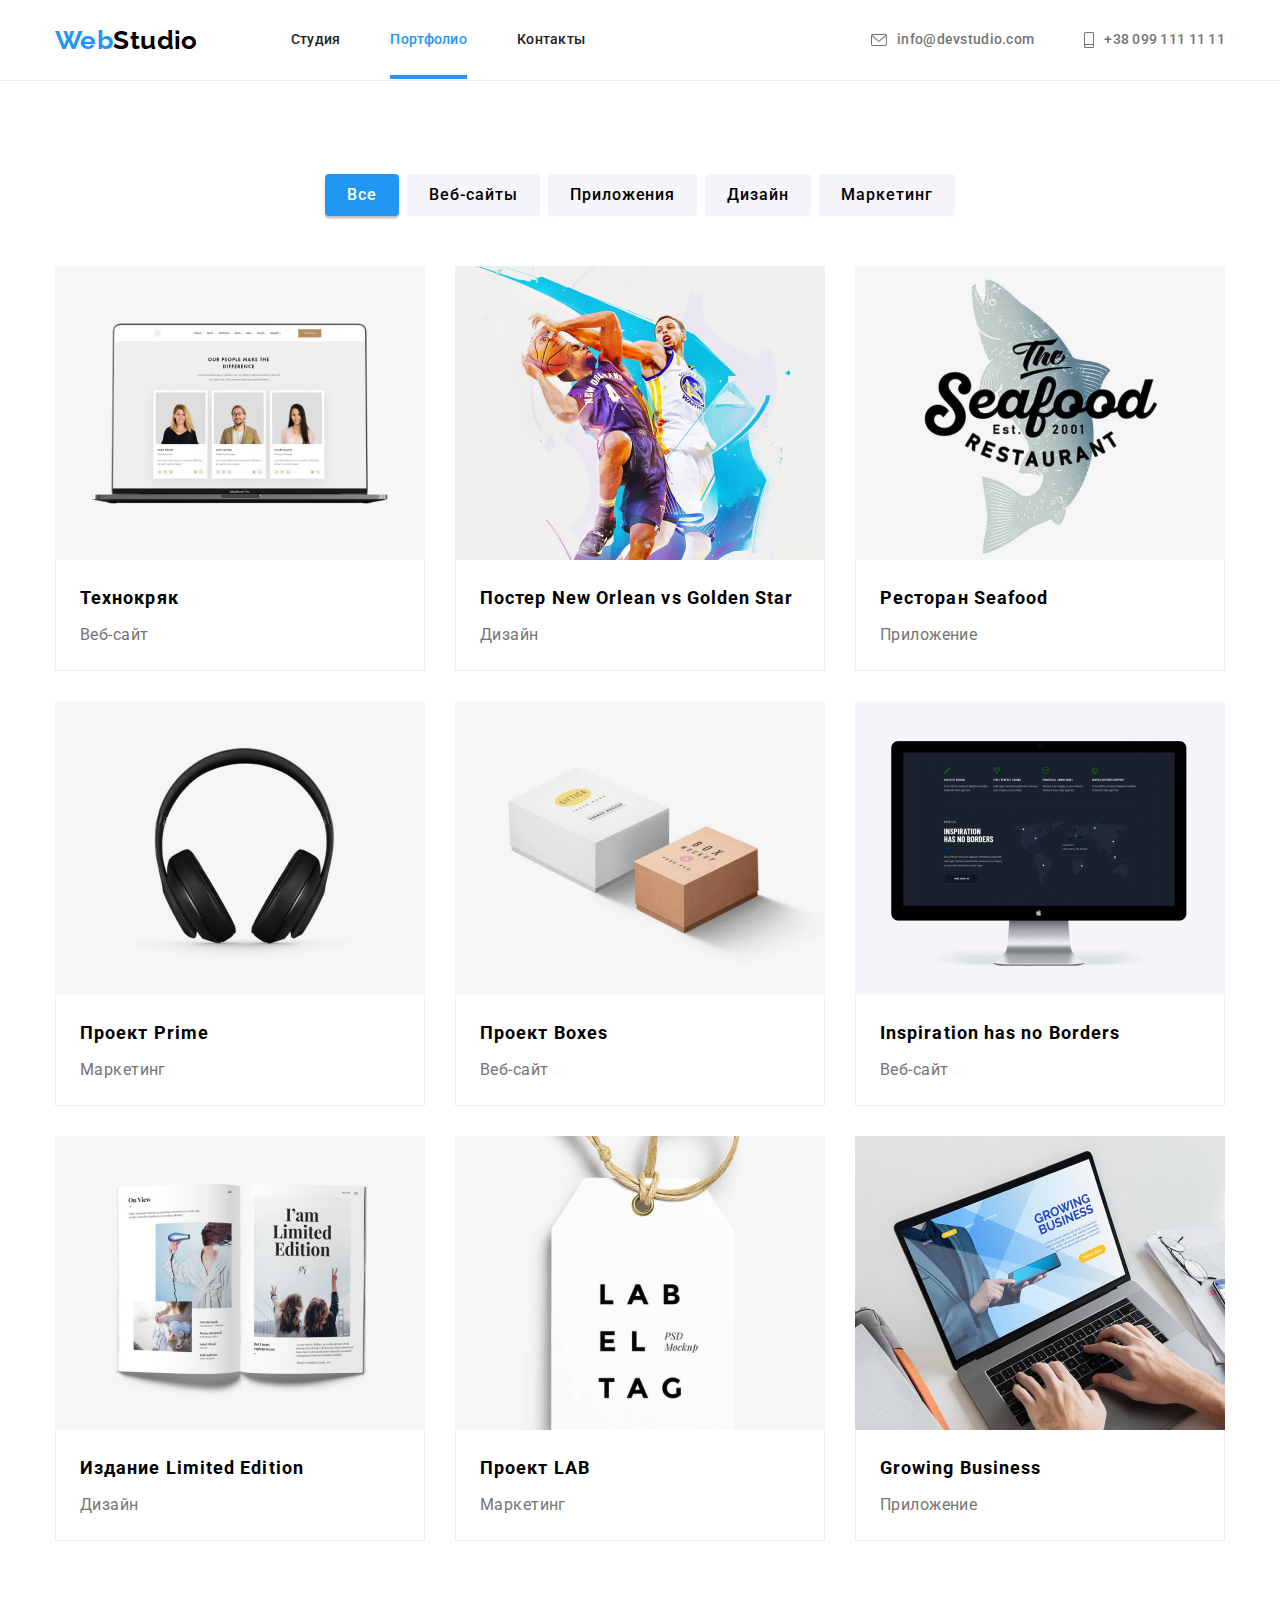
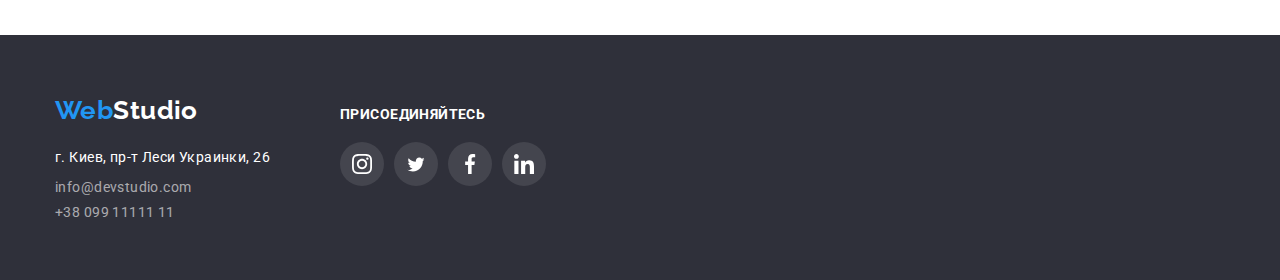
==== portfolio.html @ 749a035d "Initial commit" ====
<!DOCTYPE html>
<html lang="ru">
	<head>
		<meta charset="UTF-8" />
		<meta http-equiv="X-UA-Compatible" content="IE=edge" />
		<meta name="viewport" content="width=device-width, initial-scale=1.0" />
		<title>Webstudio</title>
		<link rel="preconnect" href="https://fonts.googleapis.com" />
		<link rel="preconnect" href="https://fonts.gstatic.com" crossorigin />
		<link
			href="https://fonts.googleapis.com/css2?family=Raleway:wght@700&family=Roboto:wght@400;500;700;900&display=swap"
			rel="stylesheet" />
		<linkrel="stylesheet"
			href="https://cdnjs.cloudflare.com/ajax/libs/modern-normalize/1.0.0/modern-normalize.min.css" />
		<link rel="stylesheet" href="https://cdnjs.cloudflare.com/ajax/libs/animate.css/4.1.1/animate.min.css" />
		<link rel="stylesheet" href="./css/styles.css" />
	</head>
	<body>
		
		<!--Шапка сайта-->

		<header class="header">

			<div class="container">

				<div class="contacts">

					<nav class="site-nav">

						<a class="logo link" href="./index.html">
							<span class="accent">Web</span>Studio

						</a>

						<ul class="nav-lists list">

							<li class="nav-list">

								<a class="nav-item link" href="./index.html">Студия</a>

							</li>

							<li class="nav-list">

								<a class="nav-item link current-link" href="./portfolio.html">Портфолио</a>

							</li>

							<li class="nav-list">

								<a class="nav-item link" href="">Контакты</a>

							</li>

						</ul>

					</nav>

					<ul class="contact-nav list">

						<li class="contact-list">

							<a class="contact-links contact-link link" href="mailto:info@devstudio.com ">

								<svg class="icon-header" width="16" height="12">

									<use href="./images/icons.svg#icon-envelope"></use>

								</svg>
								info@devstudio.com

							</a>

						</li>

						<li class="contact-list">

							<a class="contact-links contact-link link" href="tel:+380991111111">

								<svg class="icon-header" width="10" height="16">

									<use href="./images/icons.svg#icon-smartphone"></use>

								</svg>
								+38 099 111 11 11

							</a>

						</li>

					</ul>

				</div>

			</div>

		</header>

		<!--Мейн контент-->

		<main>

			<section class="portfolio section">

				<div class="container">

					<h1 class="visually-hidden" hidden>Портфолио</h1>

					<ul class="btn-list list">

						<li class="btn-item"><button type="button" class="btn active">Все</button></li>

						<li class="btn-item"><button type="button" class="btn">Веб-сайты</button></li>

						<li class="btn-item"><button type="button" class="btn">Приложения</button></li>

						<li class="btn-item"><button type="button" class="btn">Дизайн</button></li>

						<li class="btn-item"><button type="button" class="btn">Маркетинг</button></li>

					</ul>

					<div class="card">

						<ul class="card-list list">

							<li class="card-link">

								 <a class="card-item link" href="">

									<div class="card-overlay">

									<img class="card-img" src="./images/portfolio/portfolio-1.jpg" alt="Технокряк" width="370" height="294"/>
									
										<p class="card-item-text">
											Ресурс предлагает комплексные предложения с разным уровнем функционала и сервисов. Все это позволит посетителю
											получить исчерпывающие сведения о компании или частном лице.
									
										</p>
									
									</div>

									<div class="card-wrapper">

									<h2 class="card-title">Технокряк</h2>

										<p class="card-text">Веб-сайт</p>

									</div>
										
							</a>

							</li>

							<li class="card-link">

								<a class="card-item link" href="">

									<div class="card-overlay">

									<img class="card-img" src="./images/portfolio/portfolio-2.jpg" alt="Постер New Orlean vs Golden Star" width="370" height="294"/>

											<p class="card-item-text">
												Ресурс предлагает комплексные предложения с разным уровнем функционала и сервисов. Все это позволит посетителю
												получить исчерпывающие сведения о компании или частном лице.
										
											</p>
										
										</div>

									<div class="card-wrapper">

										<h2 class="card-title">Постер New Orlean vs Golden Star</h2>

										<p class="card-text">Дизайн</p>

									</div>

								</a>
      
							</li>

							<li class="card-link">

								<a class="card-item link" href="">

									<div class="card-overlay">

									<img class="card-img" src="./images/portfolio/portfolio-3.jpg" alt="Ресторан Seafood" width="370" height="294"/>

											<p class="card-item-text">
												Ресурс предлагает комплексные предложения с разным уровнем функционала и сервисов. Все это позволит посетителю
												получить исчерпывающие сведения о компании или частном лице.
										
											</p>
										
										</div>

									<div class="card-wrapper">

										<h2 class="card-title">Ресторан Seafood</h2>

										<p class="card-text">Приложение</p>

									</div>

								</a>

							</li>

							<li class="card-link">

								<a class="card-item link" href="">

									<div class="card-overlay">

									<img class="card-img"src="./images/portfolio/portfolio-4.jpg" alt="Проект Prime" width="370" height="294"/>

											<p class="card-item-text">
												Ресурс предлагает комплексные предложения с разным уровнем функционала и сервисов. Все это позволит посетителю
												получить исчерпывающие сведения о компании или частном лице.
										
											</p>
										
										</div>

									<div class="card-wrapper">

										<h2 class="card-title">Проект Prime</h2>

										<p class="card-text">Маркетинг</p>

									</div>

								</a>

							</li>

							<li class="card-link">

								<a class="card-item link" href="">

									<div class="card-overlay">

									<img src="./images/portfolio/portfolio-5.jpg" alt="Проект Boxes" width="370" height="294"/>

											<p class="card-item-text">
												Ресурс предлагает комплексные предложения с разным уровнем функционала и сервисов. Все это позволит посетителю
												получить исчерпывающие сведения о компании или частном лице.
										
											</p>
										
										</div>

									<div class="card-wrapper">

										<h2 class="card-title">Проект Boxes</h2>

										<p class="card-text">Веб-сайт</p>

									</div>

								</a>

							</li>

							<li class="card-link">

								<a class="card-item link" href="">

									<div class="card-overlay">

									<img src="./images/portfolio/portfolio-6.jpg" alt="Inspiration has no Borders" width="370" height="294"/>

											<p class="card-item-text">
												Ресурс предлагает комплексные предложения с разным уровнем функционала и сервисов. Все это позволит посетителю
												получить исчерпывающие сведения о компании или частном лице.
										
											</p>
										
										</div>

									<div class="card-wrapper">

										<h2 class="card-title">Inspiration has no Borders</h2>

										<p class="card-text">Веб-сайт</p>

									</div>

								</a>

							</li>

							<li class="card-link">

								<a class="card-item link" href="">

									<div class="card-overlay">

									<img src="./images/portfolio/portfolio-7.jpg" alt="Издание Limited Edition" width="370" height="294"/>

										<p class="card-item-text">
											Ресурс предлагает комплексные предложения с разным уровнем функционала и сервисов. Все это позволит посетителю
											получить исчерпывающие сведения о компании или частном лице.
										
										</p>

										</div>

									<div class="card-wrapper">

										<h2 class="card-title">Издание Limited Edition</h2>

										<p class="card-text">Дизайн</p>

									</div>

								</a>

							</li>

							<li class="card-link">

								<a class="card-item link" href="">

									<div class="card-overlay">

									<img src="./images/portfolio/portfolio-8.jpg" alt="Проект LAB" width="370" height="294"/>

											<p class="card-item-text">
												Ресурс предлагает комплексные предложения с разным уровнем функционала и сервисов. Все это позволит посетителю
												получить исчерпывающие сведения о компании или частном лице.
										
											</p>
										
										</div>

									<div class="card-wrapper">

										<h2 class="card-title">Проект LAB</h2>

										<p class="card-text">Маркетинг</p>

									</div>

								</a>

							</li>

							<li class="card-link">

								<a class="card-item link" href="">

									<div class="card-overlay">

									<img src="./images/portfolio/portfolio-9.jpg" alt="Growing Business" width="370" height="294"/>

											<p class="card-item-text">
												Ресурс предлагает комплексные предложения с разным уровнем функционала и сервисов. Все это позволит посетителю
												получить исчерпывающие сведения о компании или частном лице.
										
											</p>
										
										</div>

									<div class="card-wrapper">

										<h2 class="card-title">Growing Business</h2>

										<p class="card-text">Приложение</p>

									</div>

								</a>
								
							</li>

						</ul>

					</div>

				</div>

			</section>

		</main>

		<!--Футер-->

		<footer class="footer">

			<div class="container footer-container">

				<div class="footer-contakt">

					<a class="footer-logo link" href="./index.html">

						<span class="accent">Web</span>Studio

					</a>

					<address class="address">

						<ul class="footer-contsct-list list">

							<li class="footer-contact-item">

								<a
									class="footer-contact-address link"
									href="https://goo.gl/maps/xG7EDQAWDE6oh7qR7"
									target="_blank"
									rel="noopener noreferrer"
								>
									г. Киев, пр-т Леси Украинки, 26
								</a>
							</li>

							<li class="footer-contact-item">

								<a class="footer-link contact-links link" href="mailto:info@devstudio.com ">info@devstudio.com</a>

							</li>

							<li class="footer-contact-item">

								<a class="footer-link contact-links link" href="tel:+380991111111">+38 099 11111 11</a>

							</li>

						</ul>

					</address>

				</div>

				<div class="footer-social">

					<p class="footer-media-title">присоединяйтесь</p>

					<ul class="footer-social-link list">

						<li class="footer-media-item">

							<a class="footer-media-link" href="" target="_blank" rel="noopener noreferrer" aria-label="instagram">

								<svg class="footer-media-icon" width="20" height="20">

									<use href="./images/icons.svg#icon-instagram"></use>

								</svg>

							</a>

						</li>

						<li class="footer-media-item">

							<a class="footer-media-link" href="" target="_blank" rel="noopener noreferrer" aria-label="twitter">

								<svg class="footer-media-icon" width="20" height="17">

									<use href="./images/icons.svg#icon-twitter"></use>

								</svg>

							</a>

						</li>

						<li class="footer-media-item">

							<a class="footer-media-link" href="" target="_blank" rel="noopener noreferrer" aria-label="facebook">

								<svg class="footer-media-icon" width="20" height="20">

									<use href="./images/icons.svg#icon-facebook"></use>

								</svg>

							</a>

						</li>

						<li class="footer-media-item">

							<a class="footer-media-link" href="" target="_blank" rel="noopener noreferrer" aria-label="linkedin">

								<svg class="footer-media-icon" width="20" height="20">

									<use href="./images/icons.svg#icon-linkedin"></use>

								</svg>

							</a>

						</li>

					</ul>

				</div>

			</div>

		</footer>

	</body>

</html>
---- css/styles.css ----
html {
    box-sizing: border-box;
}


*,
*::before,
*::after {
    box-sizing: inherit;
}


:root {
--primary-white-color:#FFFFFF;
--logo-color:#000000;
--secondary-text-color:#212121;
--text-color:#FFFFFF;
--primary-text-color:#757575;
--accent-color: #2196F3;
--icon-text-color: #AFB1B8;
--bg-icon-color: #E5E5E5;
--bg-color: #F5F4FA;
}


.container {
    width: 1200px;
    padding-left: 15px;
    padding-right: 15px;
    margin: 0 auto;
}


 body {
   margin: 0;
   color: var(--logo-color);
   font-family: 'Roboto';
   font-size: 14px;
   letter-spacing: 0.03em;
   background-color: var(--primary-white-color); 
 }

 .link {
     text-decoration: none;
 }

 .list {
     padding: 0;
     margin: 0;
     list-style: none;
 }
 
 h1, 
 h2, 
 h3,
 h4,
 h5,
 h6,
 p {
   padding: 0;
   margin: 0;
 }

 img {
     display: block;
     max-width: 100%;
     height: auto;
 }

.section {
    padding-top: 94px;
    padding-bottom: 94px;
}

.no-scroll {
    overflow: hidden;
}

 
/* header */

.icon-header {
    margin-right: 10px;
}
.icon-header {
    fill: currentColor;
}
 
.header {
   outline: 1px solid #ECECEC;
}

.site-nav {
    display: flex;
    align-items: center;
}

 .logo {
     font-family: 'Raleway'; 
     font-weight: 700;
     font-size: 26px;
     line-height: 1.19;
     margin-right: 93px;
     color: var(--logo-color);
 }

.nav-lists {
    display: flex;    
}

.nav-list {
    margin-right: 50px;
}

.nav-list:last-child {
    margin-right: 0px;
}


.nav-lists .nav-item {
   display: block;
}
   
.nav-item {
    padding: 32px 0;
    transition-property: color;
    transition-duration: 250ms; 
    transition-timing-function: cubic-bezier(0.4, 0, 0.2, 1);
}

.nav-item:focus,
.nav-item:hover {
    color: var(--accent-color);

    
}

.current-link::after {
    content: "";
    display: inline-block;
    position: absolute;
    width: 100%;
    height: 4px;
    left: 0;
    bottom: 0;
    
    background-color: var(--accent-color);

    transform: translateY(-27%);

    transition: opacity 250ms cubic-bezier(0.4, 0, 0.2, 1);
}
  
.current-link:hover::after,
.current-link:focus::after {
opacity: 1; 
}


.nav-item,
.contact-link {
    font-weight: 500;
    line-height: 1.14;
    letter-spacing: 0.02em;
    color: var(--secondary-text-color);
}

.contacts {
    display: flex;   
}

.contact-nav {
    display: flex;
    margin-left: auto;
}

.contact-list {
    margin-right: 50px; 
}

.contact-list:last-child {
    margin-right: 0px;
}

.contact-link {
    display: flex;
    align-items: center;
    padding: 32px 0;
    color: var(--primary-text-color);
}
    
    

.contact-links {
    transition: color 250ms cubic-bezier(0.4, 0, 0.2, 1);
}

.contact-links:focus,
.contact-links:hover {
    color: var(--accent-color);
}

 .accent {
  color: var(--accent-color);
 }

.current-link {
    position: relative;
    color: var(--accent-color);
} 


/* hero */

.backdrop {
    position: fixed;
    top: 0;
    left: 0;
    width: 100%;
    height: 100%;
    z-index: 1000;
    background-color: rgba(0, 0, 0, 0.2);

    opacity: 1;
    visibility: visible;
    pointer-events: initial;

    transition: opacity 250ms cubic-bezier(0.4, 0, 0.2, 1), visibility 250ms cubic-bezier(0.4, 0, 0.2, 1);

}

.backdrop.is-hidden {
    opacity: 0;
    visibility: hidden;
    pointer-events: none;
}



.modal {
    position: absolute;
    top: 50%;
    left: 50%;
    transform: translate(-50%, -50%);

    min-width: 528px;
    min-height: 581px;
    background-color: var(--primary-white-color);
    box-shadow: 0px 1px 3px rgba(0, 0, 0, 0.12), 0px 1px 1px rgba(0, 0, 0, 0.14), 0px 2px 1px rgba(0, 0, 0, 0.2);
    border-radius: 4px;
}

.modal-close-btn {
    position: absolute;
    top: 20px;
    right: 20px;
    width: 30px;
    height: 30px;
    padding: 0;

    display: flex;
    align-items: center;
    justify-content: center;


    transform: translate(50%, -50%);
    border-radius: 50%;
    background-color: var(--primary-white-color);
    border: 1px solid rgba(0, 0, 0, 0.1);
    cursor: pointer;

    /* transition: background-color 250ms cubic-bezier(0.4, 0, 0.2, 1), border 250ms cubic-bezier(0.4, 0, 0.2, 1); */
}


.section-hero {
        max-width: 1600px;
        padding: 200px 0;
        margin: 0 auto;
        background-image: linear-gradient(to right, rgba(47, 48, 58, 0.4), rgba(47, 48, 58, 0.4)),
            url(../images/img.jpg);
        background-repeat: no-repeat;
        background-size: cover;
        background-position: center;
    }


.section-hero {
    background-color: #2F303A;
    text-align: center;
}

.hero-title {
   
  width: 696px;
  margin-top: 0px;
  margin-left: 452px;
  margin-bottom: 30px;
  color: var(--primary-white-color);
  font-weight: 900;
  font-size: 44px;
  line-height: 1.36;
  text-transform: uppercase;
  letter-spacing: 0.06em;
  text-align: center;
}
  
.btn,
.btn-light {
     border: none;
     cursor: pointer;
     border-radius: 4px;
     padding: 6px 22px;
     font-family: inherit;
     font-weight: 500;
     font-size: 16px;
     line-height: 1.88;
     letter-spacing: 0.06em;
     background-color:var(--bg-color);

    transition: color 250ms cubic-bezier(0.4, 0, 0.2, 1), background-color 250ms cubic-bezier(0.4, 0, 0.2, 1), box-shadow 250ms cubic-bezier(0.4, 0, 0.2, 1);
    
    }
    
  .btn:hover,
  .btn:focus {
    color:var(--text-color);
    background-color: var(--accent-color); 
    box-shadow: 0px 3px 1px rgba(0, 0, 0, 0.1), 0px 1px 2px rgba(0, 0, 0, 0.08), 0px 2px 2px rgba(0, 0, 0, 0.12);
}

.btn-light {
    padding: 10px 31px;
    color: var(--text-color);
    background-color: var(--accent-color);
    box-shadow: 0px 4px 4px rgba(0, 0, 0, 0.15);
    border-radius: 4px;
}

.btn.active {
    background-color: var(--accent-color);
    color:var(--text-color);
    box-shadow: 0px 3px 1px rgba(0, 0, 0, 0.1), 0px 1px 2px rgba(0, 0, 0, 0.08), 0px 2px 2px rgba(0, 0, 0, 0.12);
}

.visually-hidden {
    position: absolute;
    width: 1px;
    height: 1px;
    margin: -1px;
    border: 0;
    padding: 0;

    white-space: nowrap;
    clip-path: inset(100%);
    clip: rect(0 0 0 0);
    overflow: hidden;
}

/* description */

.description-lists {
    display: flex;
    flex-wrap: wrap;
}

.description-icon {
    display: flex;
    flex-wrap: wrap;
    justify-content: center;
    align-content: center;
    width: 270px;
    height: 120px;
    margin-right: 30px;
    margin-bottom: 30px;
    background-color: var(--bg-color);
    border-radius: 4px;

}

.description-link {
     width: 270px;
     margin-right: 30px;   
     
}

.description-link:last-child {
    margin-right: 0px;
}

.description-title {
    margin-bottom: 10px;
    font-weight: 700;
    line-height: 1.14;
    text-transform: uppercase;
    color: var(--secondary-text-color);
}

.description-text {
    color: var(--primary-text-color);
    line-height: 1.71;
}


/* about */

.about {
    padding-top: 0;
}

.about-list {
    display: flex;
    justify-content: space-between;
}
  
.about-work {
    position: relative;
}

.about-img {
    display: block;
}

.about-text {
        position: absolute;
        width: 100%;
        bottom: 0;
        left: 0;
        padding: 27px;
        margin: 0;
        font-weight: 700;
        line-height: 16px;
        text-align: center;
        text-transform: uppercase;
       color: var(--text-color);
       background: rgba(47, 48, 58, 0.8);
      
    }


.about-title {
   margin-bottom: 50px;
}


/* team */

.team-list {
    display: flex;
    flex-wrap: wrap;
    justify-content: space-between;
    }

.team-item {
    background: var(--primary-white-color);
    box-shadow: 0px 1px 3px rgba(0, 0, 0, 0.12), 0px 1px 1px rgba(0, 0, 0, 0.14), 0px 2px 1px rgba(0, 0, 0, 0.2);
    border-radius: 0px 0px 4px 4px;
}

.team-item:nth-child(4n) {
    margin-right: 0px;
}


.team {
    background: var(--bg-color); 
}

.team-title {
   margin-bottom: 50px;
}

.about-title,
.team-title {
      font-size: 36px;
      line-height: 1.17;
      text-align: center;     
}

.team-name {
      margin-bottom: 10px;
      font-weight: 500;
      font-size: 16px;
      line-height: 1.19;     
}

.team-position {
      margin-bottom: 16px;
      color: var(--primary-text-color);
      font-size: 16px;
      line-height: 1.19;       
}

 .wrapper {
        border: 1px solid #eeee;
        border-top: none;
        padding-top: 20px;
        padding-bottom: 20px;
        text-align: center;
 }

.social-media {
    display: flex;
    justify-content: center;
}

.social-media-item:not(:last-child){
    margin-right: 10px;
}

.social-media-link {
    display: flex;
    align-items: center;
    justify-content: center;
    width: 44px;
    height: 44px;
    color: var(--icon-text-color);
    background-color: var(--primary-white-color);
    border-radius: 50%;

    transition: color 250ms cubic-bezier(0.4, 0, 0.2, 1), background-color 250ms cubic-bezier(0.4, 0, 0.2, 1);
    
}

.social-media-link:focus, 
.social-media-link:hover {
    color: var(--text-color);
    background-color: var(--accent-color);
}

.social-media-icon {
    fill: currentColor;
}


/* Customer */

.customer-title {
        font-weight: 700;
        font-size: 36px;
        line-height: 42px;
        text-align: center;
        margin-bottom: 50px;
}

.customer-list {
    display: flex;
    justify-content: center;
}

.customer-list:not(last-child){
    margin-bottom: 0;
}

.customer-item {
    margin-right: 30px;
}

.customer-item:nth-child(6n) {
    margin-right: 0px;
}

.customer-media-link {
        display: flex;
        justify-content: center;
        align-items: center;
        width: 170px;
        height: 92px;
        border: 1px solid var(--icon-text-color);
        border-radius: 4px;
        color: var(--icon-text-color);

        transition: color 250ms cubic-bezier(0.4, 0, 0.2, 1), border 250ms cubic-bezier(0.4, 0, 0.2, 1);
     }

.customer-media-link:focus,
.customer-media-link:hover {
    color: var(--accent-color);
    border: 1px solid var(--accent-color);
}

.customer-media-icon {
      fill: currentColor;
      transition: fill 250ms cubic-bezier(0.4, 0, 0.2, 1)
        }
 

/* footer */

.footer-logo {
        display: inline-block;
        margin-bottom: 20px;
        width: 145px;
        font-family: 'Raleway';
        font-weight: 700;
        font-size: 26px;
        line-height: 1.19;
        color:var(--text-color);   
}

.footer {
    padding: 60px 0;
    background-color: #2F303A;
}

.footer-container {
    display: flex;
    align-items: baseline;
}

.footer-contakt {
    margin-right: 70px;
}


.footer-adress {
    display: flex;
}

.address {
    font-style: normal;   
}

.footer-link {
    color: rgba(255, 255, 255, 0.6);
}

.footer-contact-address {
    color: var(--primary-white-color);
    line-height: 1.71;
    letter-spacing: 0.03em;
}

.footer-contact-item {
    margin-bottom: 9px;
}

.footer-contact-item:last-child {
    margin-bottom: 0px;
}

.footer-media-title{
    font-weight: 700;
    line-height: 16px;
    color: var(--text-color);
    margin-bottom: 20px;
    text-transform: uppercase;
}

.footer-social-link {
    display: flex;
    width: 206px;
}


.footer-media-link {
        display: flex;
        align-items: center;
        justify-content: center;
        width: 44px;
        height: 44px;
        color: var(--text-color);
        background-color:rgba(255, 255, 255, 0.1);
        border-radius: 50%;

        transition: background-color 250ms cubic-bezier(0.4, 0, 0.2, 1);     
}


.footer-media-link:focus,
.footer-media-link:hover {
    background-color: var(--accent-color);
}

.footer-media-icon {
    fill: currentColor;
}

.footer-media-item {
margin-right: 10px;
}

.footer-media-item:last-child {
    margin-right: 0;
}


/* portfolio */

.portfolio {
    background-color: var(--primary-white-color);
}

.btn-list {
    display: flex;
    flex-wrap: wrap;
    justify-content: center;
    margin-bottom: 50px;
}


.btn-item {
    margin-right: 8px;  
}

.btn-item:nth-child(5n) {
    margin-right: 0px;
}

.card-wrapper {
  border: 1px solid #eeee;
  border-top: none;
  padding-top: 20px;
  padding-bottom: 20px;
  padding-left: 24px;
}
 
.card-title {
    font-weight: 700;
    font-size: 18px;
    line-height: 2;
    letter-spacing: 0.06em;
    color: var(--logo-color);
    margin-bottom: 4px;
}

.card-text {
    color: var(--primary-text-color);
    font-size: 16px;
    line-height: 1.88;
}


.card-list {
    display: flex;
    flex-wrap: wrap;
    justify-content: space-between;
 }

.card-link {
    right: 30px;
    margin-bottom: 30px;
}

.card-link:nth-child(3n) {
    margin-right: 0px;
}

.card-link:nth-last-child(-n + 3) {
    margin-bottom: 0px;
}


.card-item {
    display: inline-block;
    transition: box-shadow 250ms cubic-bezier(0.4, 0, 0.2, 1);  
    }

.card-item:hover {
box-shadow: 0px 1px 1px rgba(0, 0, 0, 0.12), 0px 4px 4px rgba(0, 0, 0, 0.06), 1px 4px 6px rgba(0, 0, 0, 0.16);
}


.card-item:hover .card-item-text {
 transform: translate(0);
}

.card-overlay {
    position: relative;
    display: flex;
    align-items: center;
    justify-content: center;
    top: 0;
    right: 0;
    overflow: hidden;
}
    
 .card-item-text {
        position: absolute;
        padding: 63px 24px;
        font-weight: 400;
        font-size: 18px;
        line-height: 1.56;
        color: var(--text-color);
        background: rgba(33, 150, 243, 0.9);
        
        transform: translateY(100%);
        transition: transform 250ms cubic-bezier(0.4, 0, 0.2, 1);
       
       }
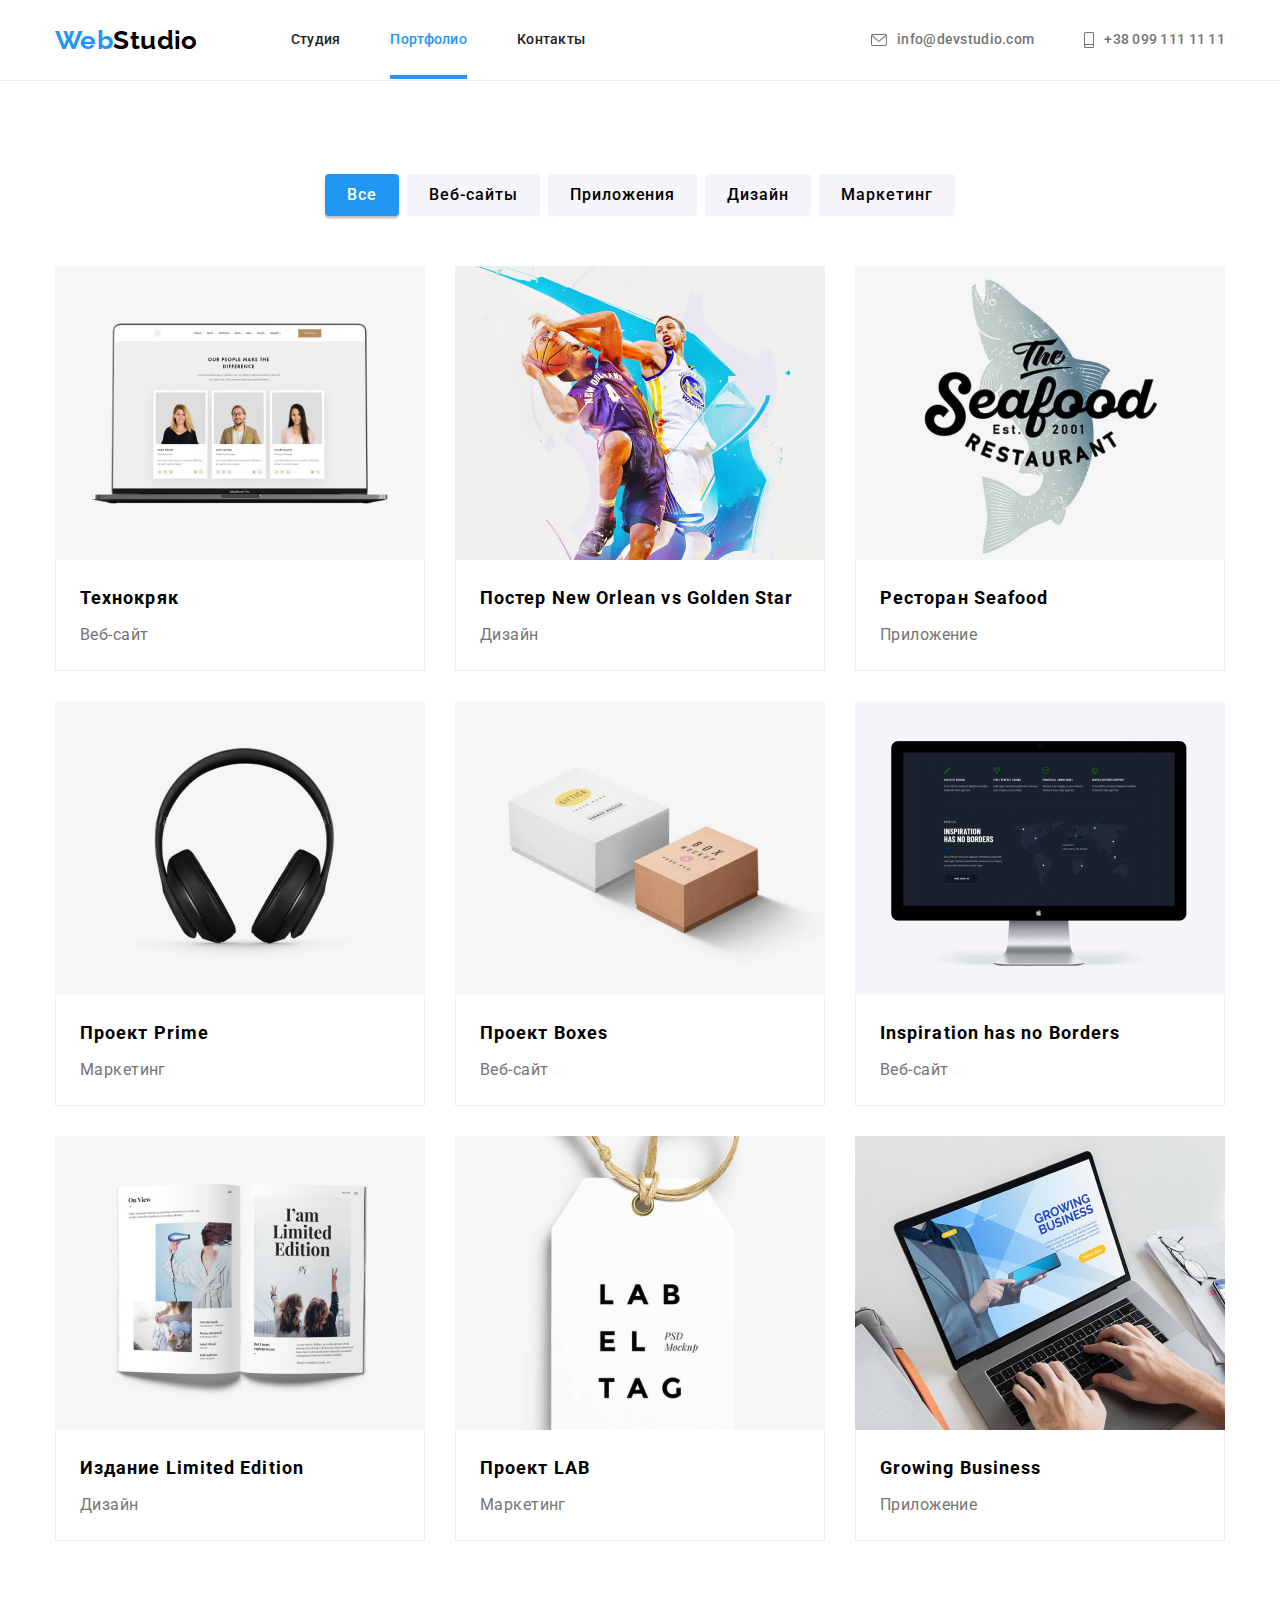
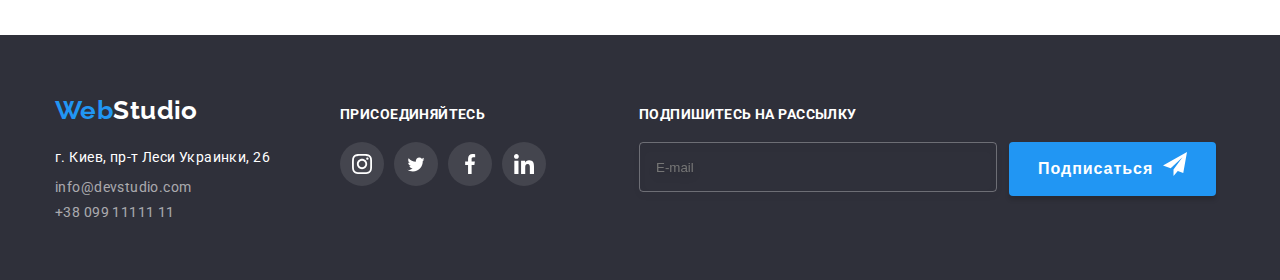
==== commit ec8803cd: "update css" ====
--- a/portfolio.html
+++ b/portfolio.html
@@ -387,121 +387,150 @@
 		</main>
 
 		<!--Футер-->
-
+		
 		<footer class="footer">
-
+		
 			<div class="container footer-container">
-
+		
 				<div class="footer-contakt">
-
+		
 					<a class="footer-logo link" href="./index.html">
-
+		
 						<span class="accent">Web</span>Studio
-
+		
 					</a>
-
+		
 					<address class="address">
-
+		
 						<ul class="footer-contsct-list list">
-
+		
 							<li class="footer-contact-item">
-
-								<a
-									class="footer-contact-address link"
-									href="https://goo.gl/maps/xG7EDQAWDE6oh7qR7"
-									target="_blank"
-									rel="noopener noreferrer"
-								>
+		
+								<a class="footer-contact-address link" href="https://goo.gl/maps/xG7EDQAWDE6oh7qR7"
+									target="_blank" rel="noopener noreferrer">
 									г. Киев, пр-т Леси Украинки, 26
 								</a>
-							</li>
-
+		
+							</li>
+		
 							<li class="footer-contact-item">
-
-								<a class="footer-link contact-links link" href="mailto:info@devstudio.com ">info@devstudio.com</a>
-
-							</li>
-
+		
+								<a class="footer-link contact-links link"
+									href="mailto:info@devstudio.com ">info@devstudio.com</a>
+		
+							</li>
+		
 							<li class="footer-contact-item">
-
+		
 								<a class="footer-link contact-links link" href="tel:+380991111111">+38 099 11111 11</a>
-
-							</li>
-
+		
+							</li>
+		
 						</ul>
-
+		
 					</address>
-
+		
 				</div>
-
+		
 				<div class="footer-social">
-
+		
 					<p class="footer-media-title">присоединяйтесь</p>
-
+		
 					<ul class="footer-social-link list">
-
+		
 						<li class="footer-media-item">
-
-							<a class="footer-media-link" href="" target="_blank" rel="noopener noreferrer" aria-label="instagram">
-
+		
+							<a class="footer-media-link" href="" target="_blank" rel="noopener noreferrer"
+								aria-label="instagram">
+		
 								<svg class="footer-media-icon" width="20" height="20">
-
+		
 									<use href="./images/icons.svg#icon-instagram"></use>
-
-								</svg>
-
-							</a>
-
+		
+								</svg>
+		
+							</a>
+		
 						</li>
-
+		
 						<li class="footer-media-item">
-
+		
 							<a class="footer-media-link" href="" target="_blank" rel="noopener noreferrer" aria-label="twitter">
-
+		
 								<svg class="footer-media-icon" width="20" height="17">
-
+		
 									<use href="./images/icons.svg#icon-twitter"></use>
-
-								</svg>
-
-							</a>
-
+		
+								</svg>
+		
+							</a>
+		
 						</li>
-
+		
 						<li class="footer-media-item">
-
-							<a class="footer-media-link" href="" target="_blank" rel="noopener noreferrer" aria-label="facebook">
-
+		
+							<a class="footer-media-link" href="" target="_blank" rel="noopener noreferrer"
+								aria-label="facebook">
+		
 								<svg class="footer-media-icon" width="20" height="20">
-
+		
 									<use href="./images/icons.svg#icon-facebook"></use>
-
-								</svg>
-
-							</a>
-
+		
+								</svg>
+		
+							</a>
+		
 						</li>
-
+		
 						<li class="footer-media-item">
-
-							<a class="footer-media-link" href="" target="_blank" rel="noopener noreferrer" aria-label="linkedin">
-
+		
+							<a class="footer-media-link" href="" target="_blank" rel="noopener noreferrer"
+								aria-label="linkedin">
+		
 								<svg class="footer-media-icon" width="20" height="20">
-
+		
 									<use href="./images/icons.svg#icon-linkedin"></use>
-
-								</svg>
-
-							</a>
-
+		
+								</svg>
+		
+							</a>
+		
 						</li>
-
+		
 					</ul>
-
+		
 				</div>
-
+		
+				<div class="footer-form">
+		
+					<p class="footer-form-text"> Подпишитесь на рассылку</p>
+		
+					<form class="footer-form-email">
+		
+						<label for="email"></label>
+		
+						<input class="email-input" type="email" name="email" id="email" placeholder="E-mail" />
+		
+						<button class="footer-form-btn" type="submit">Подписаться
+		
+							<span class="svg-send">
+		
+								<svg width="24" height="24">
+		
+									<use href="./images/icons.svg#icon-send"></use>
+		
+								</svg>
+		
+							</span>
+		
+						</button>
+		
+					</form>
+		
+				</div>
+		
 			</div>
-
+		
 		</footer>
 
 	</body>
--- a/css/styles.css
+++ b/css/styles.css
@@ -189,8 +189,6 @@
     color: var(--primary-text-color);
 }
     
-    
-
 .contact-links {
     transition: color 250ms cubic-bezier(0.4, 0, 0.2, 1);
 }
@@ -210,7 +208,7 @@
 } 
 
 
-/* hero */
+/* Modal */
 
 .backdrop {
     position: fixed;
@@ -226,7 +224,6 @@
     pointer-events: initial;
 
     transition: opacity 250ms cubic-bezier(0.4, 0, 0.2, 1), visibility 250ms cubic-bezier(0.4, 0, 0.2, 1);
-
 }
 
 .backdrop.is-hidden {
@@ -235,17 +232,14 @@
     pointer-events: none;
 }
 
-
-
 .modal {
     position: absolute;
+    max-width: 528px;
+    min-height: 581px;
     top: 50%;
     left: 50%;
     transform: translate(-50%, -50%);
-
-    min-width: 528px;
-    min-height: 581px;
-    background-color: var(--primary-white-color);
+     background-color: var(--primary-white-color);
     box-shadow: 0px 1px 3px rgba(0, 0, 0, 0.12), 0px 1px 1px rgba(0, 0, 0, 0.14), 0px 2px 1px rgba(0, 0, 0, 0.2);
     border-radius: 4px;
 }
@@ -262,16 +256,170 @@
     align-items: center;
     justify-content: center;
 
-
     transform: translate(50%, -50%);
     border-radius: 50%;
     background-color: var(--primary-white-color);
     border: 1px solid rgba(0, 0, 0, 0.1);
     cursor: pointer;
 
-    /* transition: background-color 250ms cubic-bezier(0.4, 0, 0.2, 1), border 250ms cubic-bezier(0.4, 0, 0.2, 1); */
-}
-
+    transition: fill 250ms cubic-bezier(0.4, 0, 0.2, 1);
+}
+
+.modal-close-btn:focus {
+    fill: var(--accent-color);
+
+}
+
+.modal-form-area {
+     min-width: 448px;
+     min-height: 581px;
+     padding: 40px;
+}
+
+.modal-form-field {
+    position: relative;
+    display: flex;
+    flex-direction: column;
+    min-width: 448px;  
+    padding: 12px 15px 12px 42px;
+    margin: 0;
+    margin-bottom: 10px;
+    font-size: 16px;
+    line-height: 1.25;
+    color: var(--title-text-color);
+    border: 1px solid rgba(33, 33, 33, 0.2);
+    border-radius: 4px;
+    transition: border 250ms cubic-bezier(0.4, 0, 0.2, 1);
+}
+
+.modal-form-field-comment {
+    transition: outline 250ms cubic-bezier(0.4, 0, 0.2, 1);
+}
+
+.modal-form-field:focus,
+.modal-form-field-comment:focus {
+  outline: var(--accent-color);
+  border: 1px solid var(--accent-color);
+}
+   
+.modal-form-field:focus + svg {
+    border-color: var(--accent-color);
+    fill: var(--accent-color);
+}
+
+ .modal-title { 
+    margin-bottom: 12px;
+    font-weight: 700;
+    font-size: 20px;
+    color: var(--secondary-text-color);
+}
+
+.label-text {
+    font-size: 12px;
+    letter-spacing: 0.01em;
+    color: var(--primary-text-color);
+}
+
+.modal-form-label {
+    position: relative;
+}
+
+.modal-form-icon {
+    position: absolute;
+    width: 18px;
+    height: 18px;
+    top: 50%;
+    left: 15px;
+    transition: fill 250ms cubic-bezier(0.4, 0, 0.2, 1);
+}
+   
+.modal-input-field {
+    outline: transparent;
+}
+
+.checkbox-text {
+    line-height: 1.71;
+    color: var(--primary-text-color);
+}
+
+.option-link {
+    color: var(--accent-color);
+    text-decoration-line: underline;
+}
+ 
+.form-list-item {
+    margin: 0;
+}
+
+textarea {
+    display: block;
+    width: 100%;
+    height: 120px;
+    padding: 12px 16px;
+    margin-bottom: 20px;
+    resize: none;
+    cursor: pointer;
+    border-radius: 4px;
+    border: 1px solid rgba(33, 33, 33, 0.2);
+}
+
+.form-button,
+.footer-form-btn {
+    cursor: pointer;
+    border: none;
+    padding: 10px 50px;
+    display: inline-flex;
+    align-items: center;
+    text-align: center;
+    font-weight: 700;
+    font-size: 16px;
+    line-height: 1.88;
+    letter-spacing: 0.06em;
+    color: var(--text-color);
+    background-color: var(--accent-color);
+    box-shadow: 0px 4px 4px rgba(0, 0, 0, 0.15);
+    border-radius: 4px;
+
+    transition: background-color 250ms cubic-bezier(0.4, 0, 0.2, 1);
+}
+
+.form-button:hover,
+.form-button:focus {
+    background-color: #188CE8;
+}
+
+.form-checkbox {
+    display: flex;
+    flex-direction: column;
+    justify-content: center;
+    align-items: center;
+    gap: 30px;
+}
+
+.form-icon-check {
+    display: inline-flex;
+    justify-content: center;
+    align-items: center;
+    outline: auto;
+    border-radius: 2px;
+    width: 16px;
+    height: 15px;
+    border: 0.2px solid var(--primary-white-color);
+    transition: background-color 250ms cubic-bezier(0.4, 0, 0.2, 1), outline 250ms cubic-bezier(0.4, 0, 0.2, 1);
+}
+
+.modal-form-check:checked + .form-icon-check {
+    outline: transparent;
+    background-color: var(--accent-color);
+
+}
+
+.icon-check {
+    fill: var(--text-color);
+}
+
+
+/* hero */
 
 .section-hero {
         max-width: 1600px;
@@ -595,7 +743,7 @@
         font-weight: 700;
         font-size: 26px;
         line-height: 1.19;
-        color:var(--text-color);   
+        color: var(--text-color);   
 }
 
 .footer {
@@ -611,7 +759,6 @@
 .footer-contakt {
     margin-right: 70px;
 }
-
 
 .footer-adress {
     display: flex;
@@ -639,7 +786,8 @@
     margin-bottom: 0px;
 }
 
-.footer-media-title{
+.footer-media-title,
+.footer-form-text {
     font-weight: 700;
     line-height: 16px;
     color: var(--text-color);
@@ -651,7 +799,6 @@
     display: flex;
     width: 206px;
 }
-
 
 .footer-media-link {
         display: flex;
@@ -666,7 +813,6 @@
         transition: background-color 250ms cubic-bezier(0.4, 0, 0.2, 1);     
 }
 
-
 .footer-media-link:focus,
 .footer-media-link:hover {
     background-color: var(--accent-color);
@@ -682,6 +828,42 @@
 
 .footer-media-item:last-child {
     margin-right: 0;
+}
+
+.footer-social {
+    margin-right: 93px;
+}
+
+.footer-form-email {
+    display: flex;
+    justify-content: center;
+}
+
+.footer-form::placeholder {
+    font-size: 16px;
+    line-height: 1.25;
+    display: flex;
+    align-items: flex-start;
+    color: rgba(255, 255, 255, 0.6);
+}
+
+.email-input {
+        width: 358px;
+        height: 50px;
+        padding: 15px 16px;
+        margin-right: 12px;
+        border: 1px solid rgba(255, 255, 255, 0.3);
+        filter: drop-shadow(0px 4px 4px rgba(0, 0, 0, 0.15));
+        border-radius: 4px;
+        background-color: transparent;
+}
+
+.footer-form-btn {
+    padding: 10px 29px;
+}
+
+.svg-send {
+    margin-left: 10px;
 }
 
 
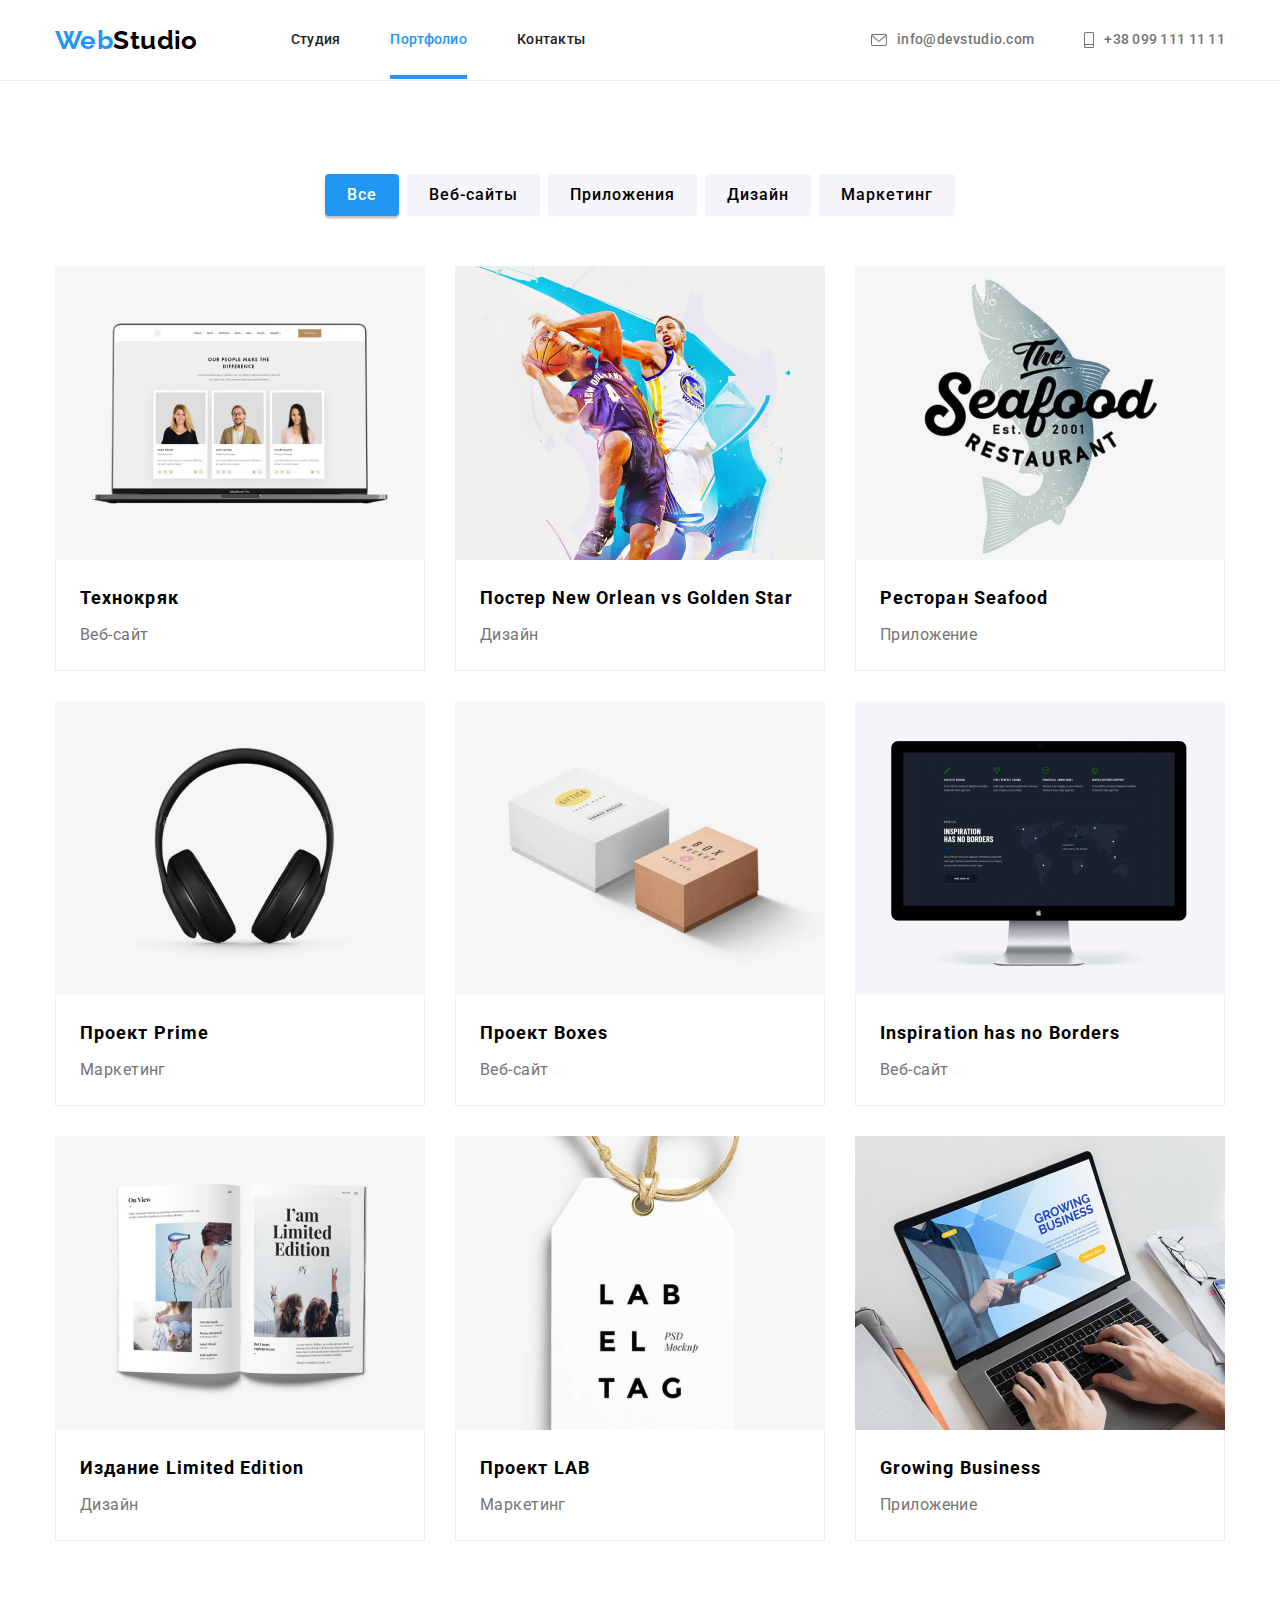
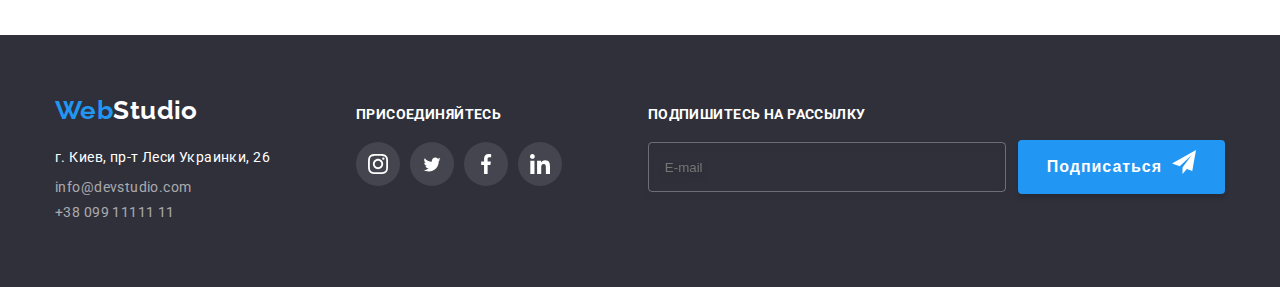
==== commit cbc0fceb: "update css" ====
--- a/portfolio.html
+++ b/portfolio.html
@@ -502,33 +502,31 @@
 				</div>
 		
 				<div class="footer-form">
-		
-					<p class="footer-form-text"> Подпишитесь на рассылку</p>
-		
+				
 					<form class="footer-form-email">
-		
-						<label for="email"></label>
-		
-						<input class="email-input" type="email" name="email" id="email" placeholder="E-mail" />
-		
+				
+						<label class="email-label"> <span class="email-label-text">Подпишитесь на рассылку</span>
+				
+							<input class="email-input" type="email" name="email" id="email" placeholder="E-mail"/></label>
+				
 						<button class="footer-form-btn" type="submit">Подписаться
-		
+				
 							<span class="svg-send">
-		
+				
 								<svg width="24" height="24">
-		
+				
 									<use href="./images/icons.svg#icon-send"></use>
-		
-								</svg>
-		
+				
+								</svg>
+				
 							</span>
-		
+				
 						</button>
-		
+				
 					</form>
-		
+				
 				</div>
-		
+
 			</div>
 		
 		</footer>
--- a/css/styles.css
+++ b/css/styles.css
@@ -116,7 +116,6 @@
     margin-right: 0px;
 }
 
-
 .nav-lists .nav-item {
    display: block;
 }
@@ -131,8 +130,6 @@
 .nav-item:focus,
 .nav-item:hover {
     color: var(--accent-color);
-
-    
 }
 
 .current-link::after {
@@ -239,7 +236,7 @@
     top: 50%;
     left: 50%;
     transform: translate(-50%, -50%);
-     background-color: var(--primary-white-color);
+    background-color: var(--primary-white-color);
     box-shadow: 0px 1px 3px rgba(0, 0, 0, 0.12), 0px 1px 1px rgba(0, 0, 0, 0.14), 0px 2px 1px rgba(0, 0, 0, 0.2);
     border-radius: 4px;
 }
@@ -265,9 +262,9 @@
     transition: fill 250ms cubic-bezier(0.4, 0, 0.2, 1);
 }
 
-.modal-close-btn:focus {
+.modal-close-btn:focus, 
+.modal-close-btn:hover {
     fill: var(--accent-color);
-
 }
 
 .modal-form-area {
@@ -280,10 +277,10 @@
     position: relative;
     display: flex;
     flex-direction: column;
-    min-width: 448px;  
+    width: 100%;  
+    height: 40px;
     padding: 12px 15px 12px 42px;
     margin: 0;
-    margin-bottom: 10px;
     font-size: 16px;
     line-height: 1.25;
     color: var(--title-text-color);
@@ -315,9 +312,11 @@
 }
 
 .label-text {
+    display: block;
     font-size: 12px;
     letter-spacing: 0.01em;
     color: var(--primary-text-color);
+    margin-bottom: 4px;
 }
 
 .modal-form-label {
@@ -349,14 +348,20 @@
  
 .form-list-item {
     margin: 0;
-}
+    margin-bottom: 10px;
+}
+
+.form-list-item:last-child {
+    margin-bottom: 20px;
+}
+
+
 
 textarea {
     display: block;
     width: 100%;
     height: 120px;
     padding: 12px 16px;
-    margin-bottom: 20px;
     resize: none;
     cursor: pointer;
     border-radius: 4px;
@@ -401,12 +406,19 @@
     justify-content: center;
     align-items: center;
     outline: auto;
+    margin-right: 4px;
     border-radius: 2px;
     width: 16px;
     height: 15px;
     border: 0.2px solid var(--primary-white-color);
     transition: background-color 250ms cubic-bezier(0.4, 0, 0.2, 1), outline 250ms cubic-bezier(0.4, 0, 0.2, 1);
 }
+
+.modal-form-checkbox {
+    display: flex;
+    align-items: center;
+}
+
 
 .modal-form-check:checked + .form-icon-check {
     outline: transparent;
@@ -609,7 +621,6 @@
     margin-right: 0px;
 }
 
-
 .team {
     background: var(--bg-color); 
 }
@@ -667,7 +678,7 @@
     border-radius: 50%;
 
     transition: color 250ms cubic-bezier(0.4, 0, 0.2, 1), background-color 250ms cubic-bezier(0.4, 0, 0.2, 1);
-    
+  
 }
 
 .social-media-link:focus, 
@@ -729,7 +740,7 @@
 
 .customer-media-icon {
       fill: currentColor;
-      transition: fill 250ms cubic-bezier(0.4, 0, 0.2, 1)
+      transition: fill 250ms cubic-bezier(0.4, 0, 0.2, 1);
         }
  
 
@@ -754,10 +765,7 @@
 .footer-container {
     display: flex;
     align-items: baseline;
-}
-
-.footer-contakt {
-    margin-right: 70px;
+    justify-content: space-between;
 }
 
 .footer-adress {
@@ -786,8 +794,7 @@
     margin-bottom: 0px;
 }
 
-.footer-media-title,
-.footer-form-text {
+.footer-media-title {
     font-weight: 700;
     line-height: 16px;
     color: var(--text-color);
@@ -830,13 +837,11 @@
     margin-right: 0;
 }
 
-.footer-social {
-    margin-right: 93px;
-}
-
 .footer-form-email {
     display: flex;
     justify-content: center;
+    align-items: center;
+    gap: 12px;
 }
 
 .footer-form::placeholder {
@@ -851,15 +856,29 @@
         width: 358px;
         height: 50px;
         padding: 15px 16px;
-        margin-right: 12px;
+        margin-right: 0;
         border: 1px solid rgba(255, 255, 255, 0.3);
         filter: drop-shadow(0px 4px 4px rgba(0, 0, 0, 0.15));
         border-radius: 4px;
         background-color: transparent;
+        color: var(--text-color);
+}
+
+.email-label {
+    font-weight: 700;
+    line-height: 16px;
+    color: var(--text-color);
+    margin-bottom: 35px;
+    text-transform: uppercase;
+}
+
+.email-label-text {
+    display: block;
+    margin-bottom: 20px;
 }
 
 .footer-form-btn {
-    padding: 10px 29px;
+padding: 10px 29px;
 }
 
 .svg-send {
